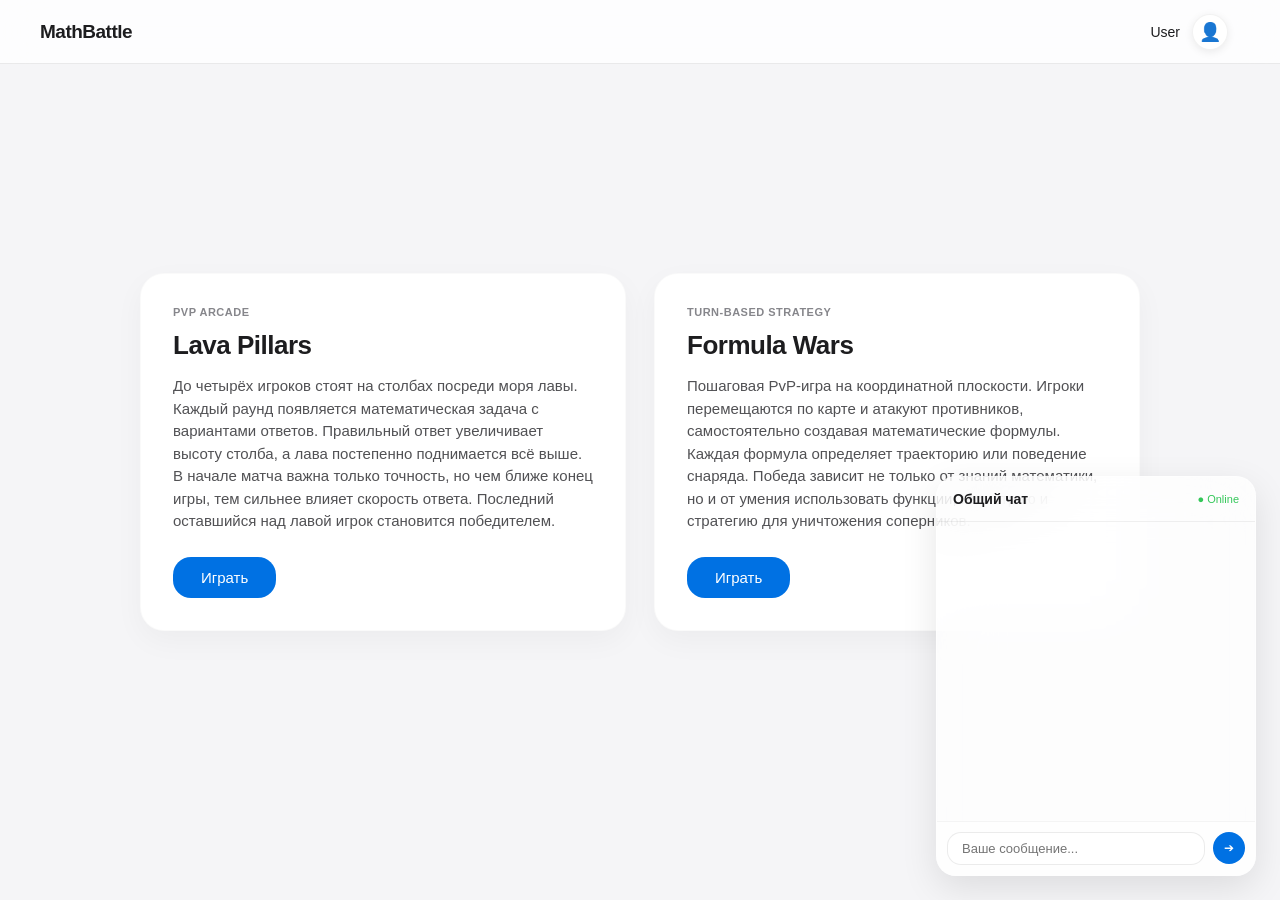
==== web/index.html @ d36789c0 "bad version, didn't work SignUp, Token, Profile and something else" ====
<!DOCTYPE html>
<html lang="ru">
<head>
    <meta charset="UTF-8">
    <meta name="viewport" content="width=device-width, initial-scale=1.0">
    <title>Dashboard — Apple Style</title>
    <link rel="stylesheet" href="style.css">
</head>
<body>

    <header class="header">
        <div class="logo">MathBattle</div>
        <div class="user-profile" id="userProfileBtn">
            <span class="username" id="headerUsername">artem</span>
            <div class="avatar-circle" id="headerEmoji">🔥</div>
        </div>
    </header>

    <main class="main-container">
        <div class="cards-grid">
            
            <div class="game-card">
                <div class="card-badge">PvP Arcade</div>
                <h2 class="card-title">Lava Pillars</h2>
                <p class="card-description">
                    До четырёх игроков стоят на столбах посреди моря лавы. Каждый раунд появляется математическая задача с вариантами ответов. Правильный ответ увеличивает высоту столба, а лава постепенно поднимается всё выше. В начале матча важна только точность, но чем ближе конец игры, тем сильнее влияет скорость ответа. Последний оставшийся над лавой игрок становится победителем.
                </p>
                <button class="play-btn">Играть</button>
            </div>

            <div class="game-card">
                <div class="card-badge">Turn-Based Strategy</div>
                <h2 class="card-title">Formula Wars</h2>
                <p class="card-description">
                    Пошаговая PvP-игра на координатной плоскости. Игроки перемещаются по карте и атакуют противников, самостоятельно создавая математические формулы. Каждая формула определяет траекторию или поведение снаряда. Победа зависит не только от знаний математики, но и от умения использовать функции, геометрию и стратегию для уничтожения соперников.
                </p>
                <button class="play-btn">Играть</button>
            </div>

        </div>
    </main>

    <div class="chat-widget">
        <div class="chat-header">
            <h3>Общий чат</h3>
            <span class="online-badge">● Online</span>
        </div>
        <div class="chat-messages" id="chatMessages">
        </div>
        <form class="chat-input-area" id="chatForm">
            <input type="text" id="chatInput" placeholder="Ваше сообщение..." autocomplete="off">
            <button type="submit">➔</button>
        </form>
    </div>

    <script src="script.js"></script>
</body>
</html>
---- web/style.css ----
* {
    box-sizing: border-box;
    margin: 0;
    padding: 0;
    font-family: -apple-system, BlinkMacSystemFont, "Segoe UI", Roboto, Helvetica, Arial, sans-serif;
}

body {
    background: #f5f5f7;
    color: #1d1d1f;
    min-height: 100vh;
    display: flex;
    flex-direction: column;
    overflow-x: hidden;
}

/* Хедер в стиле macOS/iOS */
.header {
    height: 64px;
    background: rgba(255, 255, 255, 0.8);
    backdrop-filter: blur(20px);
    -webkit-backdrop-filter: blur(20px);
    border-bottom: 1px solid rgba(0, 0, 0, 0.08);
    display: flex;
    justify-content: space-between;
    align-items: center;
    padding: 0 40px;
    position: fixed;
    top: 0;
    left: 0;
    right: 0;
    z-index: 100;
}

.logo {
    font-size: 19px;
    font-weight: 600;
    letter-spacing: -0.5px;
}

/* Профиль в верхнем правом углу */
.user-profile {
    display: flex;
    align-items: center;
    gap: 12px;
    cursor: pointer;
    padding: 6px 12px;
    border-radius: 18px;
    transition: background 0.2s ease;
}

.user-profile:hover {
    background: rgba(0, 0, 0, 0.04);
}

.username {
    font-size: 14px;
    font-weight: 500;
    color: #1d1d1f;
}

.avatar-circle {
    width: 36px;
    height: 36px;
    background: #fff;
    border-radius: 50%;
    display: flex;
    align-items: center;
    justify-content: center;
    font-size: 18px;
    box-shadow: 0 2px 8px rgba(0,0,0,0.08);
    border: 1px solid rgba(0,0,0,0.05);
}

/* Контейнер карточек по центру */
.main-container {
    margin-top: 64px;
    flex: 1;
    display: flex;
    align-items: center;
    justify-content: center;
    padding: 40px;
    padding-bottom: 100px; /* Чтобы чат не перекрывал контент на мелких экранах */
}

.cards-grid {
    display: grid;
    grid-template-columns: repeat(2, 1fr);
    gap: 28px;
    width: 100%;
    max-width: 1000px;
}

/* Игровые карточки */
.game-card {
    background: #ffffff;
    border-radius: 24px;
    padding: 32px;
    box-shadow: 0 10px 30px rgba(0, 0, 0, 0.04);
    border: 1px solid rgba(0, 0, 0, 0.02);
    display: flex;
    flex-direction: column;
    align-items: flex-start;
    transition: transform 0.3s cubic-bezier(0.25, 1, 0.5, 1), box-shadow 0.3s ease;
}

.game-card:hover {
    transform: translateY(-4px);
    box-shadow: 0 20px 40px rgba(0, 0, 0, 0.08);
}

.card-badge {
    font-size: 11px;
    font-weight: 600;
    text-transform: uppercase;
    color: #86868b;
    letter-spacing: 0.5px;
    margin-bottom: 12px;
}

.card-title {
    font-size: 26px;
    font-weight: 700;
    letter-spacing: -0.5px;
    margin-bottom: 14px;
    color: #1d1d1f;
}

.card-description {
    font-size: 15px;
    line-height: 1.5;
    color: #515154;
    margin-bottom: 24px;
    flex: 1;
}

/* Кнопка играть */
.play-btn {
    background: #0071e3;
    color: #fff;
    border: none;
    padding: 12px 28px;
    font-size: 15px;
    font-weight: 500;
    border-radius: 18px;
    cursor: pointer;
    transition: all 0.2s ease;
}

.play-btn:hover {
    background: #0077ed;
    box-shadow: 0 4px 12px rgba(0, 113, 227, 0.3);
}

.play-btn:active {
    transform: scale(0.97);
}

/* Полупрозрачный чат (Справа снизу) */
.chat-widget {
    position: fixed;
    bottom: 24px;
    right: 24px;
    width: 320px;
    height: 400px;
    background: rgba(255, 255, 255, 0.75);
    backdrop-filter: blur(30px);
    -webkit-backdrop-filter: blur(30px);
    border-radius: 20px;
    box-shadow: 0 12px 36px rgba(0,0,0,0.1);
    border: 1px solid rgba(255, 255, 255, 0.4);
    display: flex;
    flex-direction: column;
    overflow: hidden;
    z-index: 90;
}

.chat-header {
    padding: 14px 16px;
    border-bottom: 1px solid rgba(0, 0, 0, 0.06);
    display: flex;
    justify-content: space-between;
    align-items: center;
}

.chat-header h3 {
    font-size: 14px;
    font-weight: 600;
}

.online-badge {
    font-size: 11px;
    color: #34c759;
    font-weight: 500;
}

.chat-messages {
    flex: 1;
    padding: 14px;
    overflow-y: auto;
    display: flex;
    flex-direction: column;
    gap: 10px;
}

.message {
    font-size: 13px;
    background: rgba(255, 255, 255, 0.5);
    padding: 8px 12px;
    border-radius: 12px;
    line-height: 1.4;
    align-self: flex-start;
    border: 1px solid rgba(0,0,0,0.02);
}

.msg-author {
    font-weight: 600;
    color: #515154;
}

/* Форма отправки в чате */
.chat-input-area {
    padding: 10px;
    background: rgba(255, 255, 255, 0.5);
    border-top: 1px solid rgba(0, 0, 0, 0.04);
    display: flex;
    gap: 8px;
}

.chat-input-area input {
    flex: 1;
    padding: 8px 14px;
    border: 1px solid rgba(0, 0, 0, 0.08);
    background: #fff;
    border-radius: 14px;
    font-size: 13px;
    outline: none;
    transition: border 0.2s;
}

.chat-input-area input:focus {
    border-color: #0071e3;
}

.chat-input-area button {
    background: #0071e3;
    color: #fff;
    border: none;
    width: 32px;
    height: 32px;
    border-radius: 50%;
    cursor: pointer;
    display: flex;
    align-items: center;
    justify-content: center;
    font-size: 12px;
    transition: background 0.2s;
}

.chat-input-area button:hover {
    background: #0077ed;
}

/* Адаптивность для мобилок */
@media (max-width: 768px) {
    .cards-grid {
        grid-template-columns: 1fr;
    }
    .chat-widget {
        display: none; /* Прячем чат на совсем маленьких экранах, чтобы не мешал */
    }
    .header {
        padding: 0 20px;
    }
}
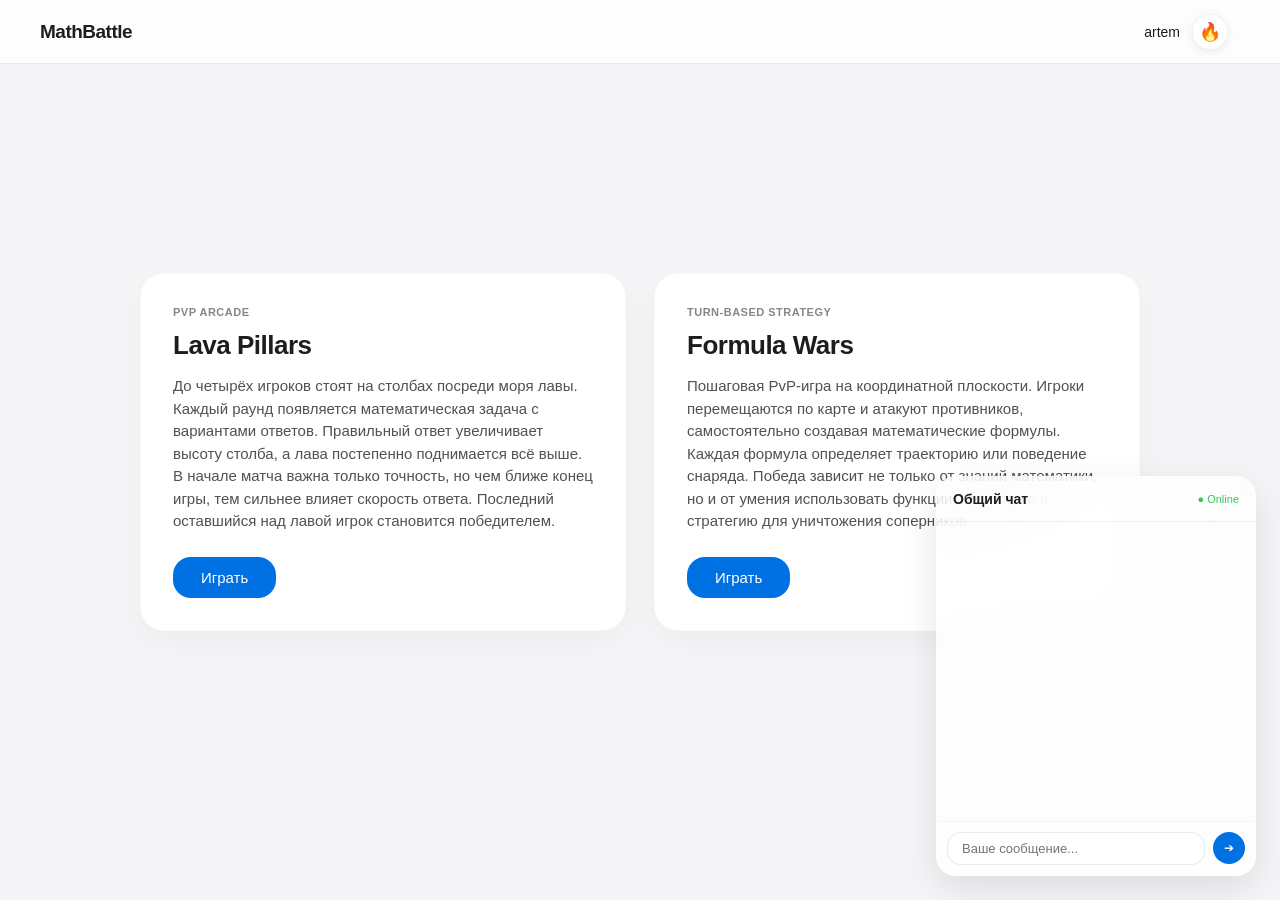
==== commit f64e4fdf: "first version vava pillars" ====
--- a/web/index.html
+++ b/web/index.html
@@ -39,7 +39,28 @@
 
         </div>
     </main>
-
+    <div class="lobby-modal-overlay" id="lobbyModal">
+        <div class="lobby-modal-window">
+            <button class="modal-close-btn" id="closeModalBtn">&times;</button>
+            <h2 class="modal-title">Lava Pillars</h2>
+            <p class="modal-subtitle">Выберите способ подключения к игре</p>
+            
+            <div class="modal-actions-list">
+                <button class="modal-action-btn primary-btn" id="btnCreateLobby">
+                    <span>➕ Создать новое лобби</span>
+                </button>
+                
+                <button class="modal-action-btn secondary-btn" id="btnQuickJoin">
+                    <span>🚀 Быстрый поиск игры</span>
+                </button>
+                
+                <div class="modal-connect-code-block">
+                    <input type="text" id="lobbyCodeInput" placeholder="Код комнаты (напр. ABCD)" maxlength="4" autocomplete="off">
+                    <button class="modal-action-btn connect-btn" id="btnJoinByCode">Войти</button>
+                </div>
+            </div>
+        </div>
+    </div>
     <div class="chat-widget">
         <div class="chat-header">
             <h3>Общий чат</h3>
--- a/web/style.css
+++ b/web/style.css
@@ -174,7 +174,169 @@
     overflow: hidden;
     z-index: 90;
 }
-
+/* --- СТИЛИ ДЛЯ МОДАЛЬНОГО ОКНА ЛОББИ --- */
+.lobby-modal-overlay {
+    position: fixed;
+    top: 0;
+    left: 0;
+    width: calc(100vw - 320px); /* Покрывает экран, не заходя под виджет чата */
+    height: 100vh;
+    background: rgba(245, 245, 247, 0.4); /* Полупрозрачный светлый фон */
+    backdrop-filter: blur(20px); /* Фирменное размытие Apple */
+    -webkit-backdrop-filter: blur(20px);
+    z-index: 105; /* Выше хедера и контента, но ниже чата (у чата сделаем 110) */
+    display: flex;
+    align-items: center;
+    justify-content: center;
+    opacity: 0;
+    pointer-events: none;
+    transition: opacity 0.3s cubic-bezier(0.25, 1, 0.5, 1);
+}
+
+/* Класс для отображения окна */
+.lobby-modal-overlay.active {
+    opacity: 1;
+    pointer-events: auto;
+}
+
+.lobby-modal-window {
+    background: rgba(255, 255, 255, 0.85);
+    border: 1px solid rgba(0, 0, 0, 0.05);
+    backdrop-filter: blur(30px);
+    -webkit-backdrop-filter: blur(30px);
+    width: 380px;
+    border-radius: 24px;
+    padding: 32px 24px 28px 24px;
+    box-shadow: 0 20px 50px rgba(0, 0, 0, 0.08);
+    position: relative;
+    transform: scale(0.95);
+    transition: transform 0.3s cubic-bezier(0.25, 1, 0.5, 1);
+}
+
+.lobby-modal-overlay.active .lobby-modal-window {
+    transform: scale(1);
+}
+
+/* Кнопка закрытия (крестик) */
+.modal-close-btn {
+    position: absolute;
+    top: 16px;
+    right: 18px;
+    background: rgba(0, 0, 0, 0.04);
+    border: none;
+    width: 28px;
+    height: 28px;
+    border-radius: 50%;
+    font-size: 18px;
+    color: #86868b;
+    cursor: pointer;
+    display: flex;
+    align-items: center;
+    justify-content: center;
+    transition: background 0.2s, color 0.2s;
+}
+
+.modal-close-btn:hover {
+    background: rgba(0, 0, 0, 0.08);
+    color: #1d1d1f;
+}
+
+.modal-title {
+    font-size: 22px;
+    font-weight: 700;
+    letter-spacing: -0.5px;
+    text-align: center;
+    color: #1d1d1f;
+    margin-bottom: 4px;
+}
+
+.modal-subtitle {
+    font-size: 13px;
+    color: #86868b;
+    text-align: center;
+    margin-bottom: 24px;
+}
+
+.modal-actions-list {
+    display: flex;
+    flex-direction: column;
+    gap: 12px;
+}
+
+.modal-action-btn {
+    width: 100%;
+    padding: 14px;
+    font-size: 14px;
+    font-weight: 500;
+    border-radius: 14px;
+    border: none;
+    cursor: pointer;
+    transition: all 0.2s ease;
+    display: flex;
+    align-items: center;
+    justify-content: center;
+}
+
+.modal-action-btn.primary-btn {
+    background: #0071e3;
+    color: #fff;
+}
+
+.modal-action-btn.primary-btn:hover {
+    background: #0077ed;
+}
+
+.modal-action-btn.secondary-btn {
+    background: rgba(0, 0, 0, 0.04);
+    color: #0071e3;
+}
+
+.modal-action-btn.secondary-btn:hover {
+    background: rgba(0, 0, 0, 0.08);
+}
+
+/* Блок ввода кода */
+.modal-connect-code-block {
+    display: flex;
+    gap: 8px;
+    margin-top: 6px;
+    border-top: 1px solid rgba(0, 0, 0, 0.06);
+    padding-top: 16px;
+}
+
+.modal-connect-code-block input {
+    flex: 1;
+    padding: 12px 14px;
+    border: 1px solid rgba(0, 0, 0, 0.1);
+    background: #fff;
+    border-radius: 12px;
+    font-size: 14px;
+    outline: none;
+    text-transform: uppercase; /* Код будет вводиться капсом */
+    text-align: center;
+    letter-spacing: 2px;
+    font-weight: 600;
+}
+
+.modal-connect-code-block input:focus {
+    border-color: #0071e3;
+}
+
+.modal-connect-code-block .connect-btn {
+    width: auto;
+    background: #34c759; /* Зеленый Apple цвет */
+    color: #fff;
+    padding: 0 20px;
+}
+
+.modal-connect-code-block .connect-btn:hover {
+    background: #28a745;
+}
+
+/* Корректировка приоритета чата */
+.chat-widget {
+    z-index: 110 !important; /* Чат гарантированно выше размытия */
+}
 .chat-header {
     padding: 14px 16px;
     border-bottom: 1px solid rgba(0, 0, 0, 0.06);
@@ -237,7 +399,21 @@
     outline: none;
     transition: border 0.2s;
 }
-
+.chat-author-link {
+    text-decoration: none; /* Убираем стандартное подчеркивание */
+    color: #1d1d1f;        /* Фирменный темный цвет Apple */
+    cursor: pointer;
+    transition: color 0.2s ease;
+    display: inline-block;
+}
+.chat-messages span {
+    color: #1d1d1f;
+    word-break: break-word;
+}
+.chat-author-link:hover {
+    color: #0071e3;        /* Ник становится синим (Apple Blue) при наведении */
+    text-decoration: underline; /* Добавляем аккуратное подчеркивание */
+}
 .chat-input-area input:focus {
     border-color: #0071e3;
 }
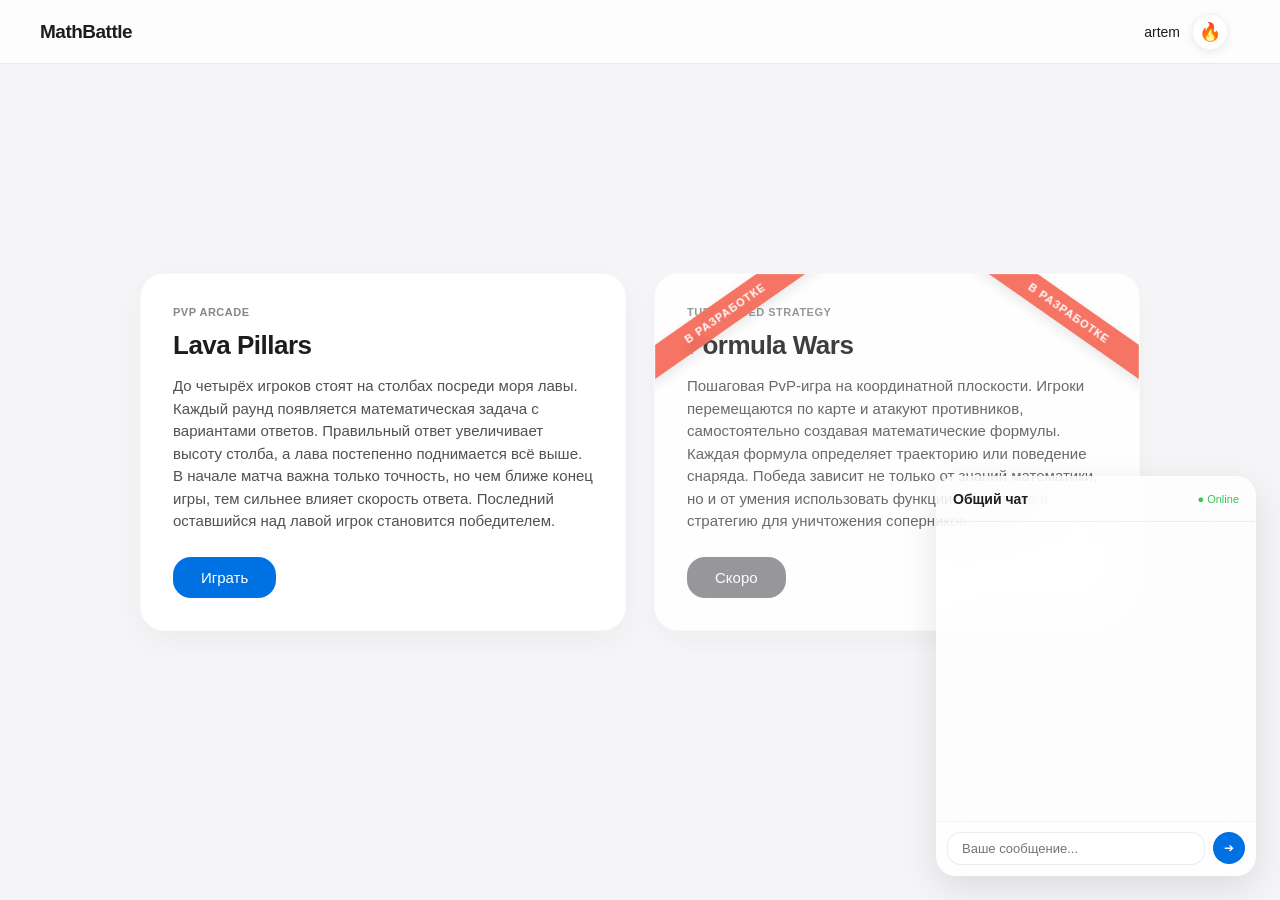
==== commit 8aba477a: "End." ====
--- a/web/index.html
+++ b/web/index.html
@@ -25,21 +25,26 @@
                 <p class="card-description">
                     До четырёх игроков стоят на столбах посреди моря лавы. Каждый раунд появляется математическая задача с вариантами ответов. Правильный ответ увеличивает высоту столба, а лава постепенно поднимается всё выше. В начале матча важна только точность, но чем ближе конец игры, тем сильнее влияет скорость ответа. Последний оставшийся над лавой игрок становится победителем.
                 </p>
-                <button class="play-btn">Играть</button>
+                <button class="play-btn" data-game="Lava_Pillars">Играть</button>
             </div>
 
-            <div class="game-card">
-                <div class="card-badge">Turn-Based Strategy</div>
-                <h2 class="card-title">Formula Wars</h2>
-                <p class="card-description">
-                    Пошаговая PvP-игра на координатной плоскости. Игроки перемещаются по карте и атакуют противников, самостоятельно создавая математические формулы. Каждая формула определяет траекторию или поведение снаряда. Победа зависит не только от знаний математики, но и от умения использовать функции, геометрию и стратегию для уничтожения соперников.
-                </p>
-                <button class="play-btn">Играть</button>
-            </div>
+            <div class="game-card under-development">
+    <div class="ribbon-wrapper">
+        <div class="ribbon ribbon-1">В разработке</div>
+        <div class="ribbon ribbon-2">В разработке</div>
+    </div>
+
+    <div class="card-badge">Turn-Based Strategy</div>
+    <h2 class="card-title">Formula Wars</h2>
+    <p class="card-description">
+        Пошаговая PvP-игра на координатной плоскости. Игроки перемещаются по карте и атакуют противников, самостоятельно создавая математические формулы. Каждая формула определяет траекторию или поведение снаряда. Победа зависит не только от знаний математики, но и от умения использовать функции, геометрию и стратегию для уничтожения соперников.
+    </p>
+    <button class="play-btn" data-game="Formula_Wars" disabled style="background: #86868b; cursor: not-allowed;">Скоро</button>
+</div>
 
         </div>
     </main>
-    <div class="lobby-modal-overlay" id="lobbyModal">
+<div class="lobby-modal-overlay" id="lobbyModal">
         <div class="lobby-modal-window">
             <button class="modal-close-btn" id="closeModalBtn">&times;</button>
             <h2 class="modal-title">Lava Pillars</h2>
--- a/web/style.css
+++ b/web/style.css
@@ -328,7 +328,62 @@
     color: #fff;
     padding: 0 20px;
 }
-
+/* --- СТИЛИ ДЛЯ КАРТОЧКИ В РАЗРАБОТКЕ --- */
+
+/* Контейнер карточки */
+.game-card.under-development {
+    position: relative;
+    overflow: hidden; /* Важно, чтобы ленты не вылезали за скругленные углы */
+    opacity: 0.85;
+}
+
+/* Эффект наведения для неактивной карточки (отключаем сдвиг вверх) */
+.game-card.under-development:hover {
+    transform: none;
+    box-shadow: 0 10px 30px rgba(0, 0, 0, 0.04);
+}
+
+/* Обертка для лент */
+.ribbon-wrapper {
+    position: absolute;
+    top: 0;
+    left: 0;
+    width: 100%;
+    height: 100%;
+    pointer-events: none; /* Чтобы ленты не мешали выделять текст */
+    z-index: 2;
+}
+
+/* Базовые стили для обеих лент */
+.ribbon {
+    position: absolute;
+    background: rgba(245, 76, 54, 0.9); /* Фирменный красный Apple (System Red) с прозрачностью */
+    color: #ffffff;
+    text-align: center;
+    font-size: 11px;
+    font-weight: 700;
+    text-transform: uppercase;
+    letter-spacing: 1px;
+    padding: 8px 0;
+    width: 300px; /* Достаточная длина, чтобы перекрыть угол */
+    box-shadow: 0 4px 12px rgba(0, 0, 0, 0.1);
+    backdrop-filter: blur(5px);
+    -webkit-backdrop-filter: blur(5px);
+}
+
+/* Первая лента: из левого верхнего угла вниз-вправо */
+.ribbon-1 {
+    top: 25px;
+    left: -80px;
+    transform: rotate(-35deg);
+}
+
+/* Вторая лента: из правого верхнего угла вниз-влево */
+.ribbon-2 {
+    top: 25px;
+    right: -80px;
+    transform: rotate(35deg);
+}
 .modal-connect-code-block .connect-btn:hover {
     background: #28a745;
 }
